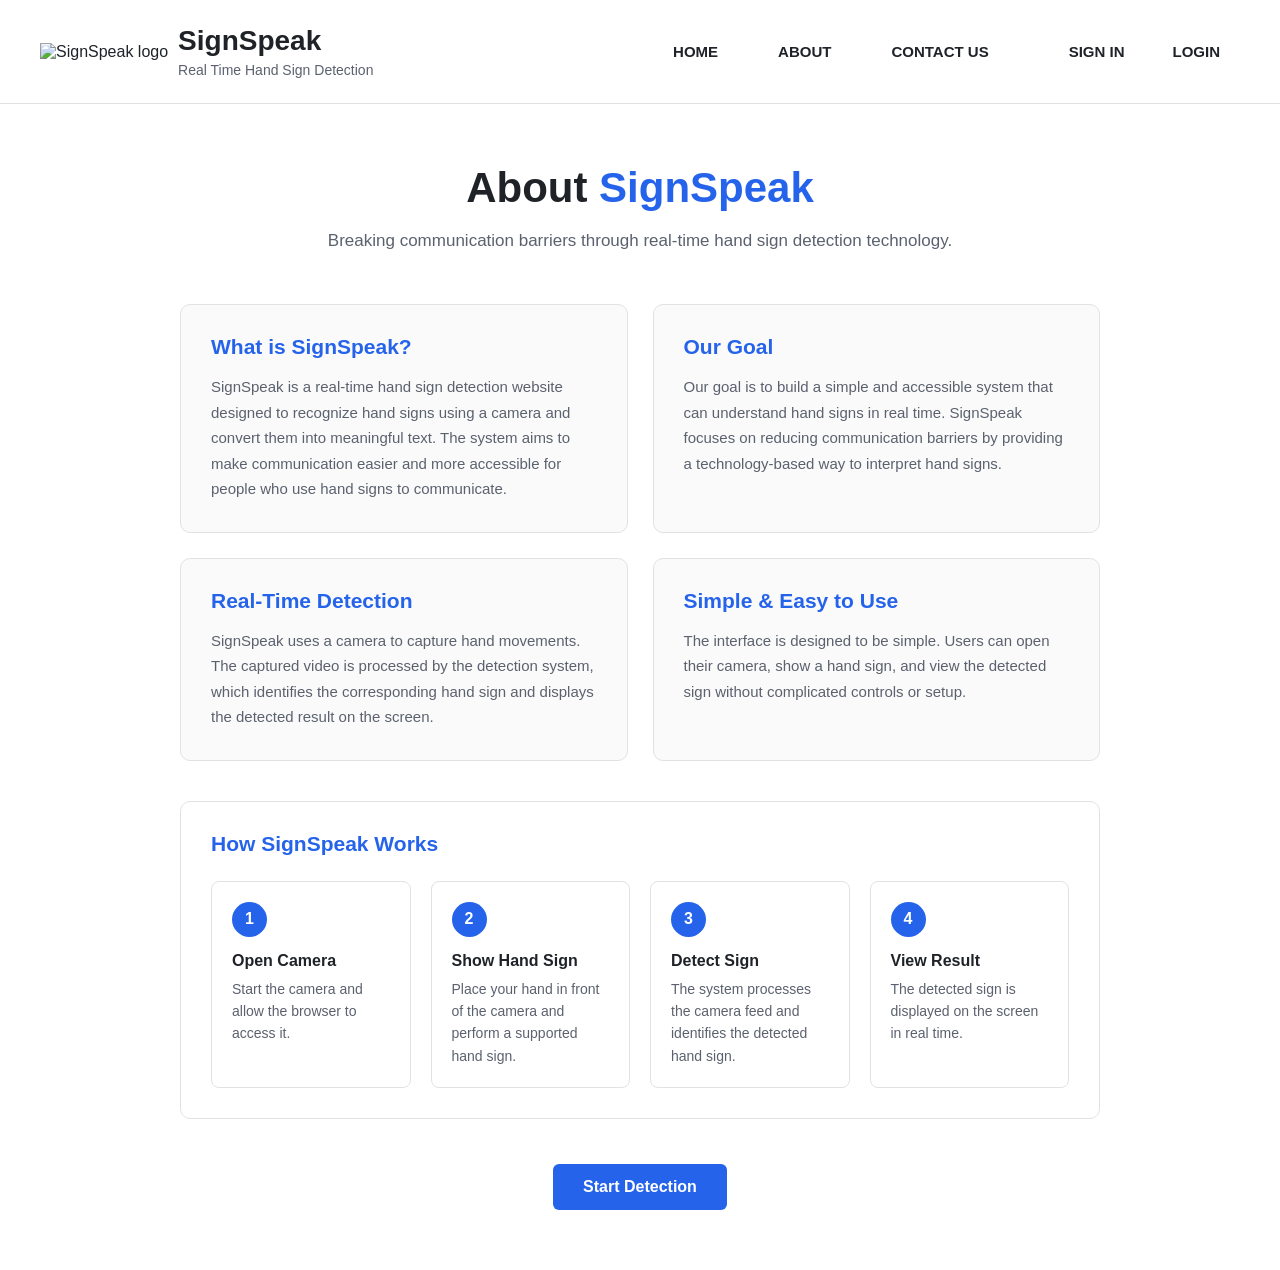
==== Pages/About.html @ 41137fd6 "Add custom sign detection features" ====
<!DOCTYPE html>
<html lang="en">

<head>
    <meta charset="UTF-8">
    <meta name="viewport" content="width=device-width, initial-scale=1.0">

    <title>SignSpeak - About</title>

    <style>
        * {
            margin: 0;
            padding: 0;
            box-sizing: border-box;
            font-family: Arial, Helvetica, sans-serif;
        }

        body {
            background: #ffffff;
            color: #1f2328;
            min-height: 100vh;
        }

        /* HEADER */

        header {
            display: flex;
            align-items: center;
            padding: 25px 40px;
            border-bottom: 1px solid #e2e2e6;
        }

        header img {
            width: 120px;
            height: 70px;
            object-fit: contain;
        }

        .header-title {
            margin-left: 10px;
        }

        header h1 {
            font-size: 28px;
            margin-bottom: 5px;
        }

        header p {
            font-size: 14px;
            color: #5b616e;
        }

        /* NAVIGATION */

        .nav-buttons {
            margin-left: auto;
            display: flex;
            gap: 20px;
        }

        button {
            padding: 10px 20px;
            font-size: 15px;
            font-weight: bold;
            border: none;
            border-radius: 6px;
            cursor: pointer;
        }

        .btn {
            background: #ffffff;
            color: #1f2328;
        }

        .btn:hover {
            background: #00BFA5;
            color: white;
        }

        .auth-buttons {
            display: flex;
            gap: 8px;
            margin-left: 40px;
        }

        /* ABOUT SECTION */

        .about-container {
            max-width: 1000px;
            margin: 0 auto;
            padding: 60px 40px;
        }

        .about-heading {
            text-align: center;
            margin-bottom: 50px;
        }

        .about-heading h2 {
            font-size: 42px;
            margin-bottom: 15px;
        }

        .about-heading h2 span {
            color: #2563eb;
        }

        .about-heading p {
            font-size: 17px;
            color: #5b616e;
            line-height: 1.6;
        }

        /* CONTENT CARDS */

        .about-content {
            display: grid;
            grid-template-columns: repeat(2, 1fr);
            gap: 25px;
        }

        .about-card {
            border: 1px solid #e2e2e6;
            border-radius: 10px;
            padding: 30px;
            background: #fafafa;
        }

        .about-card h3 {
            font-size: 21px;
            margin-bottom: 15px;
            color: #2563eb;
        }

        .about-card p {
            font-size: 15px;
            line-height: 1.7;
            color: #5b616e;
        }

        /* HOW IT WORKS */

        .how-it-works {
            margin-top: 40px;
            border: 1px solid #e2e2e6;
            border-radius: 10px;
            padding: 30px;
        }

        .how-it-works h3 {
            font-size: 21px;
            color: #2563eb;
            margin-bottom: 25px;
        }

        .steps {
            display: flex;
            gap: 20px;
        }

        .step {
            flex: 1;
            padding: 20px;
            border: 1px solid #e2e2e6;
            border-radius: 8px;
            background: #ffffff;
        }

        .step-number {
            width: 35px;
            height: 35px;
            display: flex;
            align-items: center;
            justify-content: center;

            background: #2563eb;
            color: white;

            border-radius: 50%;
            font-weight: bold;

            margin-bottom: 15px;
        }

        .step h4 {
            margin-bottom: 8px;
            font-size: 16px;
        }

        .step p {
            font-size: 14px;
            line-height: 1.6;
            color: #5b616e;
        }

        /* START BUTTON */

        .start-section {
            text-align: center;
            margin-top: 45px;
        }

        .start-btn {
            background: #2563eb;
            color: white;
            padding: 14px 30px;
            font-size: 16px;
        }

        .start-btn:hover {
            background: #1d4ed8;
        }

        /* MOBILE */

        @media (max-width: 800px) {

            header {
                flex-wrap: wrap;
                gap: 15px;
            }

            .nav-buttons {
                order: 3;
                width: 100%;
                justify-content: center;
            }

            .auth-buttons {
                margin-left: auto;
            }

            .about-heading h2 {
                font-size: 34px;
            }

            .about-content {
                grid-template-columns: 1fr;
            }

            .steps {
                flex-direction: column;
            }
        }
    </style>
</head>

<body>

    <!-- HEADER -->

    <header>

        <div>
            <img
                src="img/logo.png"
                alt="SignSpeak logo"
                onclick="window.location.href='/'"
                style="cursor: pointer;"
            >
        </div>

        <div class="header-title">
            <h1>SignSpeak</h1>
            <p>Real Time Hand Sign Detection</p>
        </div>

        <div class="nav-buttons">

        <button class="btn" onclick="window.location.href='/'">HOME</button>

        <button class="btn" onclick="window.location.href='/about'">ABOUT</button>

        <button class="btn" onclick="window.location.href='/contact-us'">CONTACT US</button>

        </div>

        <div class="auth-buttons">

            <button class="btn" onclick="window.location.href='/sign-in'">
    SIGN IN
</button>

            <button
                class="btn"
                onclick="window.location.href='/login'">
                LOGIN
            </button>

        </div>

    </header>


    <!-- ABOUT -->

    <main class="about-container">

        <div class="about-heading">

            <h2>About <span>SignSpeak</span></h2>

            <p>
                Breaking communication barriers through
                real-time hand sign detection technology.
            </p>

        </div>


        <div class="about-content">

            <div class="about-card">

                <h3>What is SignSpeak?</h3>

                <p>
                    SignSpeak is a real-time hand sign detection
                    website designed to recognize hand signs using
                    a camera and convert them into meaningful text.
                    The system aims to make communication easier
                    and more accessible for people who use hand
                    signs to communicate.
                </p>

            </div>


            <div class="about-card">

                <h3>Our Goal</h3>

                <p>
                    Our goal is to build a simple and accessible
                    system that can understand hand signs in
                    real time. SignSpeak focuses on reducing
                    communication barriers by providing a
                    technology-based way to interpret hand signs.
                </p>

            </div>


            <div class="about-card">

                <h3>Real-Time Detection</h3>

                <p>
                    SignSpeak uses a camera to capture hand
                    movements. The captured video is processed
                    by the detection system, which identifies
                    the corresponding hand sign and displays
                    the detected result on the screen.
                </p>

            </div>


            <div class="about-card">

                <h3>Simple & Easy to Use</h3>

                <p>
                    The interface is designed to be simple.
                    Users can open their camera, show a hand sign,
                    and view the detected sign without complicated
                    controls or setup.
                </p>

            </div>

        </div>


        <!-- HOW IT WORKS -->

        <div class="how-it-works">

            <h3>How SignSpeak Works</h3>

            <div class="steps">

                <div class="step">

                    <div class="step-number">1</div>

                    <h4>Open Camera</h4>

                    <p>
                        Start the camera and allow the browser
                        to access it.
                    </p>

                </div>


                <div class="step">

                    <div class="step-number">2</div>

                    <h4>Show Hand Sign</h4>

                    <p>
                        Place your hand in front of the camera
                        and perform a supported hand sign.
                    </p>

                </div>


                <div class="step">

                    <div class="step-number">3</div>

                    <h4>Detect Sign</h4>

                    <p>
                        The system processes the camera feed
                        and identifies the detected hand sign.
                    </p>

                </div>


                <div class="step">

                    <div class="step-number">4</div>

                    <h4>View Result</h4>

                    <p>
                        The detected sign is displayed on the
                        screen in real time.
                    </p>

                </div>

            </div>

        </div>


        <!-- START DETECTION -->

        <div class="start-section">

            <button
                class="start-btn"
                onclick="window.location.href='/detect'">
                Start Detection
            </button>

        </div>

    </main>

</body>

</html>
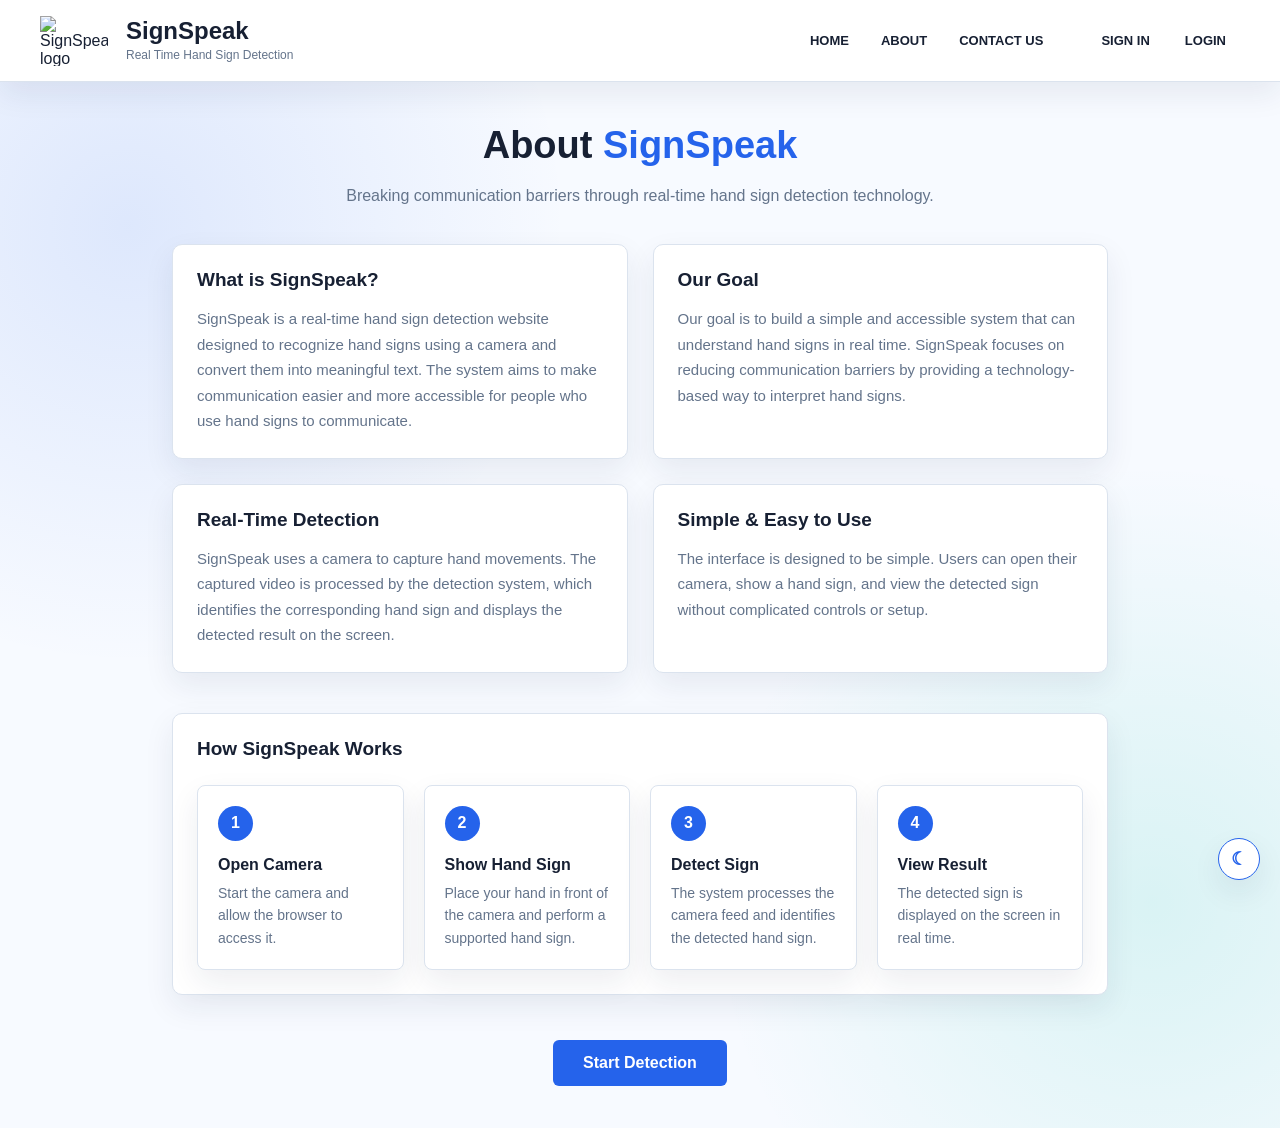
==== commit 99e443be: "Add MediaPipe ASL recognition and UI updates" ====
--- a/Pages/About.html
+++ b/Pages/About.html
@@ -244,9 +244,12 @@
             }
         }
     </style>
+    <link rel="stylesheet" href="/static/theme.css">
 </head>
 
 <body>
+
+    <button class="theme-toggle" type="button" aria-label="Switch theme">&#9789;</button>
 
     <!-- HEADER -->
 
@@ -455,6 +458,8 @@
 
     </main>
 
+    <script src="/static/theme.js"></script>
+
 </body>
 
 </html>
--- a/static/theme.css
+++ b/static/theme.css
@@ -0,0 +1,380 @@
+:root {
+    color-scheme: light;
+    --page-bg: #f5f7fb;
+    --surface: #ffffff;
+    --surface-muted: #f8fafc;
+    --text: #172033;
+    --text-muted: #64748b;
+    --border: #dbe3ee;
+    --primary: #2563eb;
+    --primary-hover: #1d4ed8;
+    --accent: #0f9f8c;
+    --focus: rgba(37, 99, 235, 0.2);
+    --shadow: 0 12px 30px rgba(20, 40, 80, 0.08);
+    --page-background:
+        radial-gradient(circle at 10% 20%, rgba(37, 99, 235, 0.12), transparent 30%),
+        radial-gradient(circle at 90% 80%, rgba(0, 191, 165, 0.12), transparent 30%),
+        #f7faff;
+}
+
+:root[data-theme="dark"] {
+    color-scheme: dark;
+    --page-bg: #111827;
+    --surface: #1f2937;
+    --surface-muted: #172033;
+    --text: #f3f4f6;
+    --text-muted: #aab5c5;
+    --border: #374151;
+    --primary: #60a5fa;
+    --primary-hover: #93c5fd;
+    --accent: #5eead4;
+    --focus: rgba(96, 165, 250, 0.28);
+    --shadow: 0 12px 30px rgba(0, 0, 0, 0.22);
+    --page-background:
+        radial-gradient(circle at 10% 20%, rgba(37, 99, 235, 0.16), transparent 32%),
+        radial-gradient(circle at 90% 80%, rgba(15, 159, 140, 0.14), transparent 32%),
+        #111827;
+}
+
+html {
+    transition: background-color 0.2s ease, color 0.2s ease;
+}
+
+body {
+    background: var(--page-background) !important;
+    background-attachment: fixed;
+    color: var(--text) !important;
+}
+
+header,
+.login-box,
+.login-container,
+.about-card,
+.how-it-works,
+.contact-info,
+.contact-form,
+.step,
+.feature-card {
+    background: var(--surface) !important;
+    border-color: var(--border) !important;
+    color: var(--text) !important;
+    box-shadow: var(--shadow);
+}
+
+header {
+    border-bottom-color: var(--border) !important;
+}
+
+p,
+.subtitle,
+.heading p,
+header p,
+.about-heading p,
+.contact-heading p,
+.about-card p,
+.contact-info > p,
+.info-item p,
+.step p,
+.feature-card p {
+    color: var(--text-muted) !important;
+}
+
+input,
+textarea,
+#meaning {
+    background: var(--surface-muted) !important;
+    color: var(--text) !important;
+    border-color: var(--border) !important;
+}
+
+input::placeholder,
+textarea::placeholder {
+    color: var(--text-muted);
+}
+
+input:focus,
+textarea:focus {
+    border-color: var(--primary) !important;
+    box-shadow: 0 0 0 3px var(--focus);
+}
+
+h1,
+h2,
+h3,
+h4,
+header h1,
+.header-title h1,
+.login-box h1,
+.login-box h2 {
+    color: var(--text) !important;
+}
+
+button,
+a {
+    transition: background-color 0.2s ease, border-color 0.2s ease, color 0.2s ease, transform 0.2s ease;
+}
+
+.btn,
+.nav-btn {
+    background: transparent !important;
+    color: var(--text) !important;
+}
+
+.btn:hover,
+.nav-btn:hover,
+.nav-btn.active {
+    background: color-mix(in srgb, var(--primary) 12%, transparent) !important;
+    color: var(--primary) !important;
+}
+
+#openBtn,
+.login-btn,
+.send-btn,
+.start-btn,
+.start-section .start-btn,
+.login {
+    background: var(--primary) !important;
+    color: #ffffff !important;
+}
+
+#openBtn:hover,
+.login-btn:hover,
+.send-btn:hover,
+.start-btn:hover,
+.login:hover {
+    background: var(--primary-hover) !important;
+}
+
+#closeBtn {
+    background: var(--border) !important;
+    color: var(--text) !important;
+}
+
+.meaning-section h2 {
+    color: var(--text-muted) !important;
+}
+
+#meaning {
+    color: var(--primary) !important;
+}
+
+.theme-toggle {
+    position: fixed;
+    right: 20px;
+    bottom: 20px;
+    z-index: 20;
+    width: 42px;
+    height: 42px;
+    padding: 0;
+    border: 1px solid var(--border);
+    border-radius: 50%;
+    background: var(--surface) !important;
+    color: var(--primary) !important;
+    border-color: var(--primary) !important;
+    box-shadow: var(--shadow);
+    font-size: 18px;
+    line-height: 1;
+}
+
+.theme-toggle:hover {
+    transform: translateY(-2px);
+    background: var(--primary) !important;
+    color: #ffffff !important;
+}
+
+@media (max-width: 600px) {
+    .theme-toggle {
+        right: 14px;
+        bottom: 14px;
+    }
+}
+
+/* Shared page proportions */
+header {
+    min-height: 82px !important;
+    height: auto !important;
+    padding: 14px 40px !important;
+    gap: 18px;
+}
+
+header > div:first-child,
+.logo-container {
+    display: flex;
+    align-items: center;
+    flex: 0 0 auto;
+}
+
+header img {
+    width: 68px !important;
+    height: 50px !important;
+    object-fit: contain;
+}
+
+.header-title {
+    margin-left: 0 !important;
+}
+
+.header-title h1,
+header h1 {
+    font-size: 24px !important;
+    line-height: 1.15;
+    margin-bottom: 3px !important;
+}
+
+.header-title p,
+header p {
+    font-size: 12px !important;
+    line-height: 1.3;
+}
+
+.nav-buttons {
+    margin-left: auto !important;
+    display: flex;
+    align-items: center;
+    gap: 4px !important;
+}
+
+.nav-buttons button,
+.auth-buttons button {
+    min-height: 38px;
+    padding: 9px 14px !important;
+    border-radius: 7px !important;
+    font-size: 13px !important;
+    white-space: nowrap;
+}
+
+.auth-buttons {
+    display: flex;
+    align-items: center;
+    gap: 7px !important;
+    margin-left: 12px !important;
+}
+
+.nav-buttons .active,
+.auth-buttons .active {
+    background: color-mix(in srgb, var(--primary) 14%, transparent) !important;
+    color: var(--primary) !important;
+    box-shadow: inset 0 -2px 0 var(--primary);
+}
+
+.nav-buttons button {
+    position: relative;
+}
+
+.nav-buttons .active::after {
+    content: "";
+    position: absolute;
+    left: 14px;
+    right: 14px;
+    bottom: 3px;
+    height: 2px;
+    border-radius: 2px;
+    background: var(--primary);
+}
+
+.main,
+.about-container,
+.contact-container {
+    width: min(100%, 1120px);
+    margin: 0 auto !important;
+    padding: 42px 32px !important;
+}
+
+.about-heading,
+.contact-heading {
+    margin-bottom: 36px !important;
+}
+
+.about-heading h2,
+.contact-heading h2 {
+    font-size: 38px !important;
+    line-height: 1.15;
+}
+
+.about-heading p,
+.contact-heading p {
+    font-size: 16px !important;
+}
+
+.about-card,
+.contact-info,
+.contact-form,
+.how-it-works {
+    padding: 24px !important;
+}
+
+.about-card h3,
+.contact-info h3,
+.contact-form h3,
+.how-it-works h3 {
+    font-size: 19px !important;
+}
+
+.login-container {
+    width: min(380px, calc(100% - 32px)) !important;
+}
+
+.heading {
+    padding-left: 0 !important;
+}
+
+.login-box {
+    width: 100% !important;
+    padding: 26px !important;
+}
+
+@media (max-width: 800px) {
+    header {
+        padding: 14px 24px !important;
+    }
+
+    .nav-buttons {
+        order: 3;
+        width: 100%;
+        justify-content: center;
+        margin-left: 0 !important;
+    }
+
+    .auth-buttons {
+        margin-left: auto !important;
+    }
+}
+
+@media (max-width: 600px) {
+    header {
+        padding: 12px 16px !important;
+        gap: 10px;
+    }
+
+    header img {
+        width: 56px !important;
+        height: 42px !important;
+    }
+
+    .header-title h1,
+    header h1 {
+        font-size: 20px !important;
+    }
+
+    .header-title p,
+    header p {
+        font-size: 10px !important;
+    }
+
+    .nav-buttons button,
+    .auth-buttons button {
+        padding: 8px 9px !important;
+        font-size: 11px !important;
+    }
+
+    .main,
+    .about-container,
+    .contact-container {
+        padding: 30px 18px !important;
+    }
+
+    .about-heading h2,
+    .contact-heading h2 {
+        font-size: 32px !important;
+    }
+}
